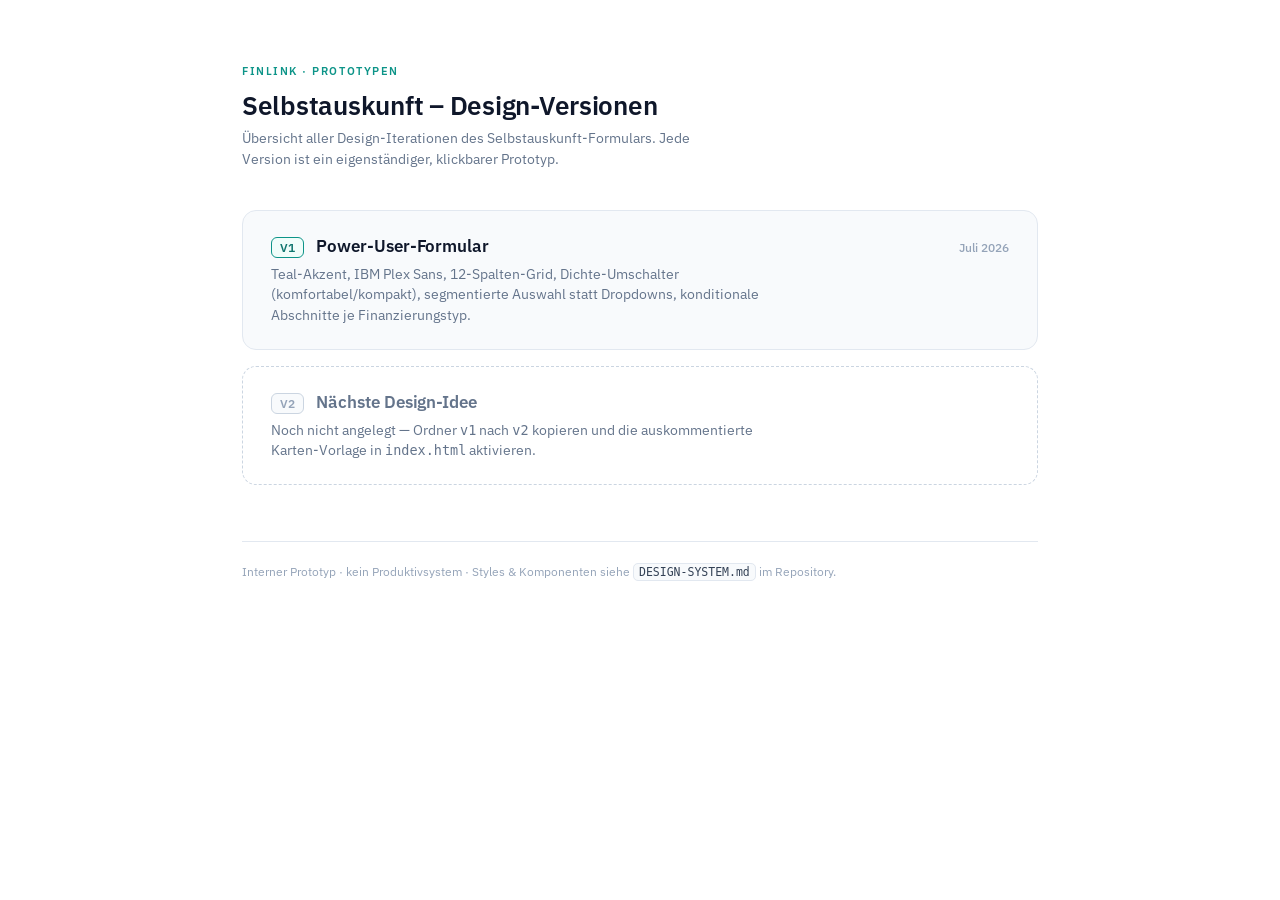
==== index.html @ 0d91a744 "Selbstauskunft prototype: version gallery + V1 Co-Authored-By: Claude Fable 5 <noreply@anthropic.com" ====
<!DOCTYPE html>
<html lang="de">
<head>
<meta charset="UTF-8">
<meta name="viewport" content="width=device-width, initial-scale=1.0">
<title>Selbstauskunft – Prototypen · FinLink</title>
<style>
  @import url('https://fonts.googleapis.com/css2?family=IBM+Plex+Sans:wght@400;500;600;700&display=swap');

  :root{
    --teal-700:#0f766e; --teal-600:#0d9488; --teal-500:#14b8a6;
    --teal-50:#f0fdfa; --teal-ring:rgba(13,148,136,.28);
    --ink:#0f172a; --ink-2:#334155; --muted:#64748b; --faint:#94a3b8;
    --line:#e2e8f0; --border:#cbd5e1; --surface:#f8fafc; --white:#fff;
  }
  *{box-sizing:border-box;}
  body{margin:0;font-family:'IBM Plex Sans',system-ui,sans-serif;color:var(--ink);background:#fff;-webkit-font-smoothing:antialiased;}
  .wrap{max-width:860px;margin:0 auto;padding:64px 32px 120px;}

  .eyebrow{font-size:11px;letter-spacing:.14em;text-transform:uppercase;color:var(--teal-600);font-weight:600;margin:0 0 10px;}
  h1{font-size:26px;font-weight:600;letter-spacing:-.01em;margin:0 0 6px;}
  .lede{font-size:14px;color:var(--muted);max-width:56ch;line-height:1.5;margin:0 0 40px;}

  .versions{display:flex;flex-direction:column;gap:16px;}

  .card{display:block;text-decoration:none;color:inherit;background:var(--surface);
        border:1px solid var(--line);border-radius:14px;padding:24px 28px;
        transition:border-color .12s, box-shadow .12s;}
  .card:hover{border-color:var(--teal-600);box-shadow:0 2px 10px rgba(15,23,42,.06);}
  .card:focus-visible{outline:none;border-color:var(--teal-500);box-shadow:0 0 0 3px var(--teal-ring);}

  .card-head{display:flex;align-items:baseline;gap:12px;margin-bottom:6px;}
  .vtag{font-size:12px;font-weight:600;color:var(--teal-700);background:var(--teal-50);
        border:1px solid var(--teal-600);border-radius:6px;padding:2px 8px;letter-spacing:.02em;}
  .card-head h2{font-size:17px;font-weight:600;color:var(--ink);margin:0;letter-spacing:-.005em;}
  .card-head .date{margin-left:auto;font-size:12px;color:var(--faint);font-weight:500;}
  .card p{font-size:13.5px;color:var(--muted);line-height:1.5;margin:0;max-width:64ch;}

  .placeholder{border-style:dashed;border-color:var(--border);background:var(--white);}
  .placeholder .vtag{color:var(--faint);background:var(--surface);border-color:var(--border);}
  .placeholder h2{color:var(--muted);}
  .placeholder:hover{border-color:var(--border);box-shadow:none;cursor:default;}

  .footer{margin-top:56px;padding-top:20px;border-top:1px solid var(--line);
          font-size:12px;color:var(--faint);line-height:1.6;}
  .footer code{font-family:ui-monospace,SFMono-Regular,Menlo,monospace;font-size:11.5px;
               background:var(--surface);border:1px solid var(--line);border-radius:5px;padding:1px 5px;color:var(--ink-2);}
</style>
</head>
<body>
<div class="wrap">
  <p class="eyebrow">FinLink · Prototypen</p>
  <h1>Selbstauskunft – Design-Versionen</h1>
  <p class="lede">Übersicht aller Design-Iterationen des Selbstauskunft-Formulars.
     Jede Version ist ein eigenständiger, klickbarer Prototyp.</p>

  <div class="versions">

    <a class="card" href="v1/">
      <div class="card-head">
        <span class="vtag">V1</span>
        <h2>Power-User-Formular</h2>
        <span class="date">Juli 2026</span>
      </div>
      <p>Teal-Akzent, IBM Plex Sans, 12-Spalten-Grid, Dichte-Umschalter (komfortabel/kompakt),
         segmentierte Auswahl statt Dropdowns, konditionale Abschnitte je Finanzierungstyp.</p>
    </a>

    <!-- ==================================================================
         Neue Version hinzufügen:
         1. Ordner duplizieren:  cp -r v1 v2
         2. Design in v2/index.html anpassen
         3. Diese Vorlage kopieren, einkommentieren und Texte anpassen:

    <a class="card" href="v2/">
      <div class="card-head">
        <span class="vtag">V2</span>
        <h2>Titel der Design-Idee</h2>
        <span class="date">Monat 2026</span>
      </div>
      <p>Kurze Beschreibung: Was ist an dieser Version anders?</p>
    </a>
    =================================================================== -->

    <div class="card placeholder">
      <div class="card-head">
        <span class="vtag">V2</span>
        <h2>Nächste Design-Idee</h2>
      </div>
      <p>Noch nicht angelegt — Ordner <code>v1</code> nach <code>v2</code> kopieren und die
         auskommentierte Karten-Vorlage in <code>index.html</code> aktivieren.</p>
    </div>

  </div>

  <div class="footer">
    Interner Prototyp · kein Produktivsystem · Styles &amp; Komponenten siehe
    <code>DESIGN-SYSTEM.md</code> im Repository.
  </div>
</div>
</body>
</html>
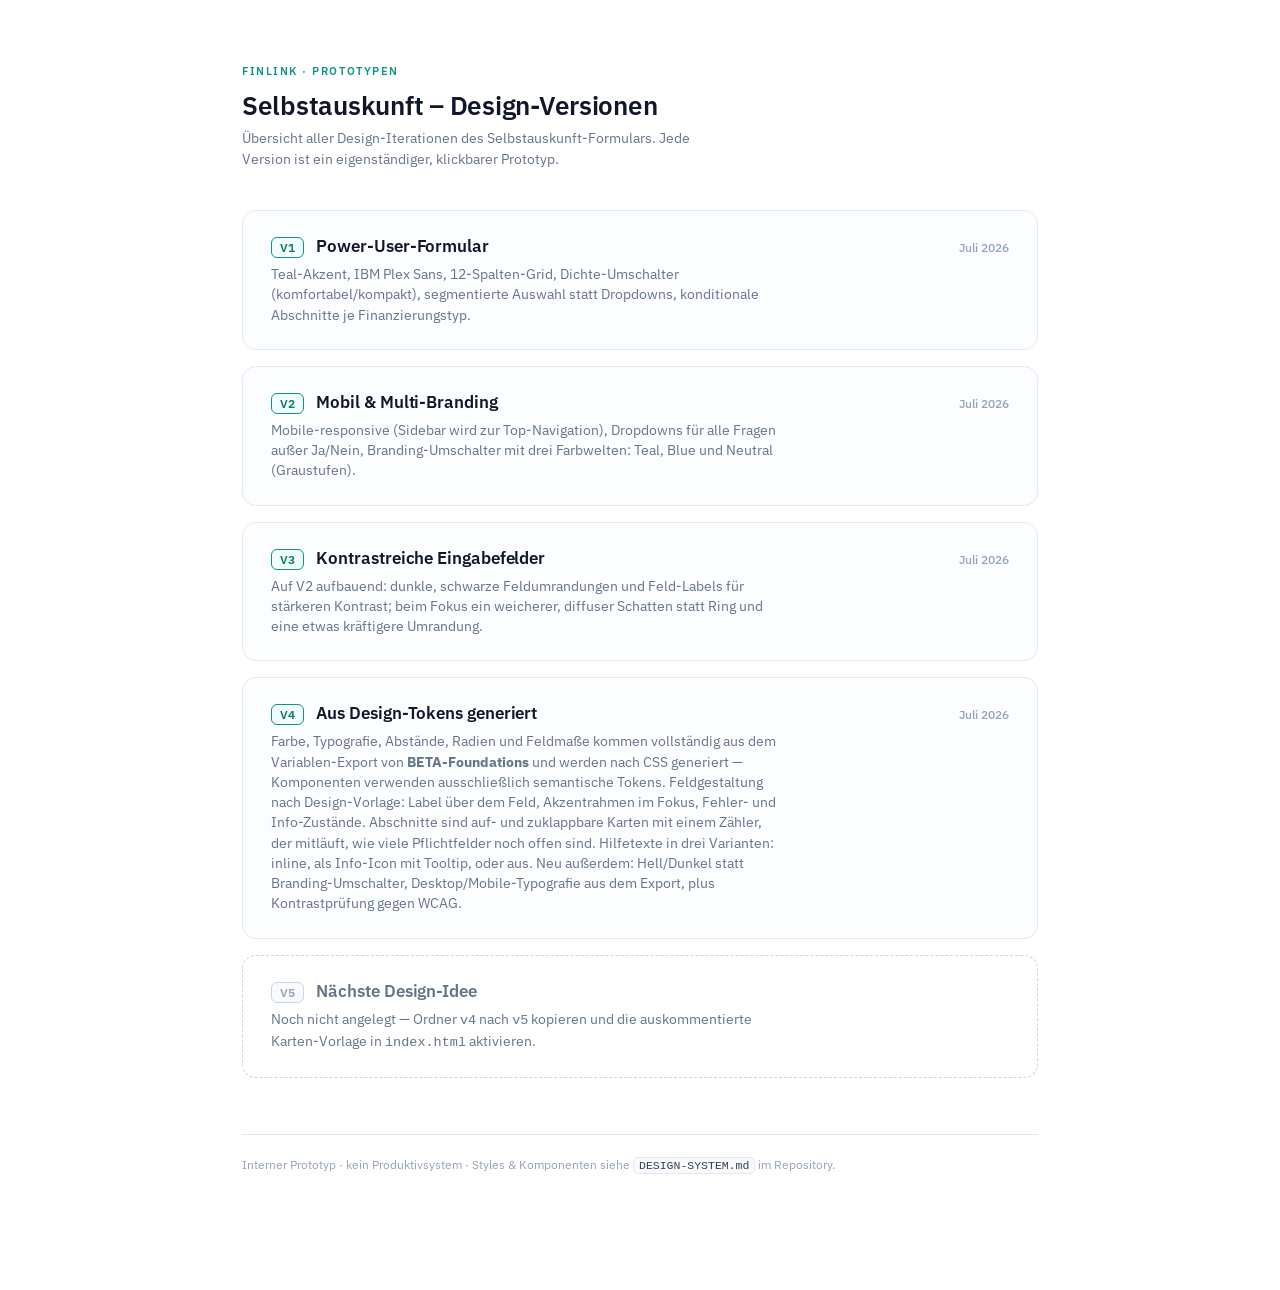
==== commit 169815fc: "lll lll" ====
--- a/index.html
+++ b/index.html
@@ -11,7 +11,7 @@
     --teal-700:#0f766e; --teal-600:#0d9488; --teal-500:#14b8a6;
     --teal-50:#f0fdfa; --teal-ring:rgba(13,148,136,.28);
     --ink:#0f172a; --ink-2:#334155; --muted:#64748b; --faint:#94a3b8;
-    --line:#e2e8f0; --border:#cbd5e1; --surface:#f8fafc; --white:#fff;
+    --line:#e2e8f0; --border:#cbd5e1; --surface:#f8fafc; --card:#fcfdfe; --white:#fff;
   }
   *{box-sizing:border-box;}
   body{margin:0;font-family:'IBM Plex Sans',system-ui,sans-serif;color:var(--ink);background:#fff;-webkit-font-smoothing:antialiased;}
@@ -23,7 +23,7 @@
 
   .versions{display:flex;flex-direction:column;gap:16px;}
 
-  .card{display:block;text-decoration:none;color:inherit;background:var(--surface);
+  .card{display:block;text-decoration:none;color:inherit;background:var(--card);
         border:1px solid var(--line);border-radius:14px;padding:24px 28px;
         transition:border-color .12s, box-shadow .12s;}
   .card:hover{border-color:var(--teal-600);box-shadow:0 2px 10px rgba(15,23,42,.06);}
@@ -56,7 +56,7 @@
 
   <div class="versions">
 
-    <a class="card" href="v1/">
+    <a class="card" href="v1/index.html">
       <div class="card-head">
         <span class="vtag">V1</span>
         <h2>Power-User-Formular</h2>
@@ -68,13 +68,13 @@
 
     <!-- ==================================================================
          Neue Version hinzufügen:
-         1. Ordner duplizieren:  cp -r v1 v2
-         2. Design in v2/index.html anpassen
+         1. Ordner duplizieren:  cp -r v2 v3
+         2. Design in v3/index.html anpassen
          3. Diese Vorlage kopieren, einkommentieren und Texte anpassen:
 
-    <a class="card" href="v2/">
+    <a class="card" href="v3/index.html">
       <div class="card-head">
-        <span class="vtag">V2</span>
+        <span class="vtag">V3</span>
         <h2>Titel der Design-Idee</h2>
         <span class="date">Monat 2026</span>
       </div>
@@ -82,12 +82,50 @@
     </a>
     =================================================================== -->
 
+    <a class="card" href="v2/index.html">
+      <div class="card-head">
+        <span class="vtag">V2</span>
+        <h2>Mobil &amp; Multi-Branding</h2>
+        <span class="date">Juli 2026</span>
+      </div>
+      <p>Mobile-responsive (Sidebar wird zur Top-Navigation), Dropdowns für alle Fragen außer
+         Ja/Nein, Branding-Umschalter mit drei Farbwelten: Teal, Blue und Neutral (Graustufen).</p>
+    </a>
+
+    <a class="card" href="v3/index.html">
+      <div class="card-head">
+        <span class="vtag">V3</span>
+        <h2>Kontrastreiche Eingabefelder</h2>
+        <span class="date">Juli 2026</span>
+      </div>
+      <p>Auf V2 aufbauend: dunkle, schwarze Feldumrandungen und Feld-Labels für stärkeren
+         Kontrast; beim Fokus ein weicherer, diffuser Schatten statt Ring und eine etwas
+         kräftigere Umrandung.</p>
+    </a>
+
+    <a class="card" href="v4/index.html">
+      <div class="card-head">
+        <span class="vtag">V4</span>
+        <h2>Aus Design-Tokens generiert</h2>
+        <span class="date">Juli 2026</span>
+      </div>
+      <p>Farbe, Typografie, Abstände, Radien und Feldmaße kommen vollständig aus dem
+         Variablen-Export von <strong>BETA-Foundations</strong> und werden nach CSS generiert —
+         Komponenten verwenden ausschließlich semantische Tokens. Feldgestaltung nach
+         Design-Vorlage: Label über dem Feld, Akzentrahmen im Fokus, Fehler- und
+         Info-Zustände. Abschnitte sind auf- und zuklappbare Karten mit einem Zähler,
+         der mitläuft, wie viele Pflichtfelder noch offen sind. Hilfetexte in drei
+         Varianten: inline, als Info-Icon mit Tooltip, oder aus. Neu außerdem:
+         Hell/Dunkel statt Branding-Umschalter, Desktop/Mobile-Typografie aus dem
+         Export, plus Kontrastprüfung gegen WCAG.</p>
+    </a>
+
     <div class="card placeholder">
       <div class="card-head">
-        <span class="vtag">V2</span>
+        <span class="vtag">V5</span>
         <h2>Nächste Design-Idee</h2>
       </div>
-      <p>Noch nicht angelegt — Ordner <code>v1</code> nach <code>v2</code> kopieren und die
+      <p>Noch nicht angelegt — Ordner <code>v4</code> nach <code>v5</code> kopieren und die
          auskommentierte Karten-Vorlage in <code>index.html</code> aktivieren.</p>
     </div>
 
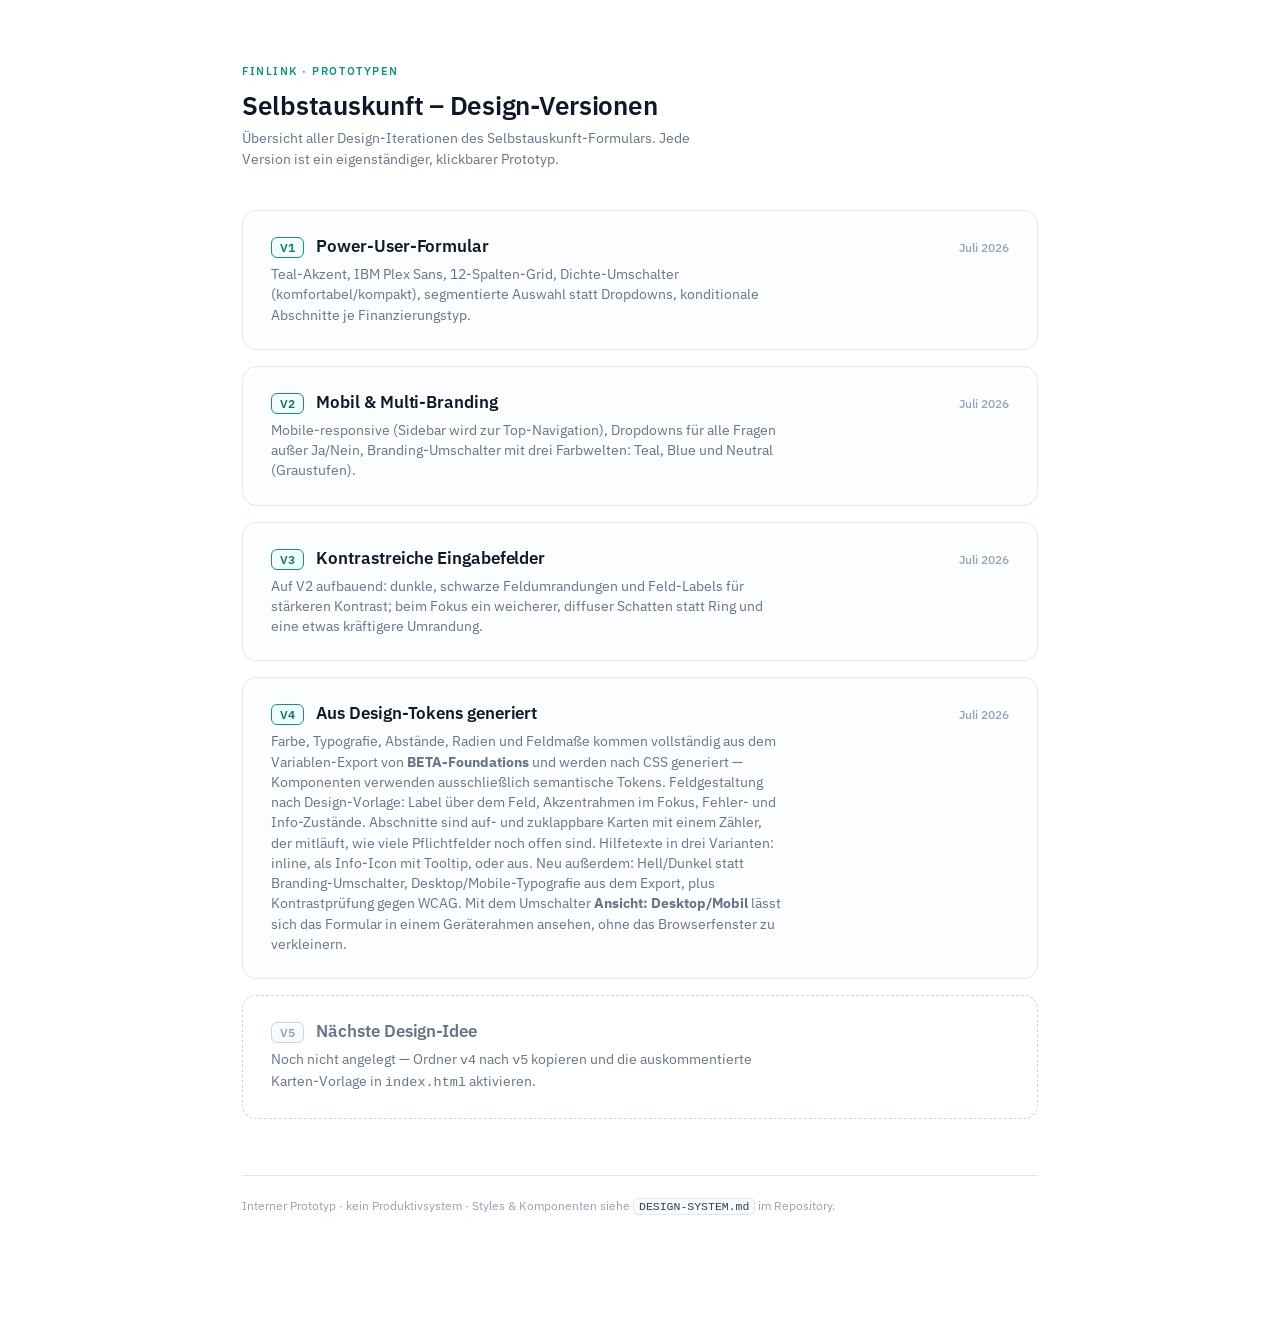
==== commit a7a759bd: "k k" ====
--- a/index.html
+++ b/index.html
@@ -117,7 +117,9 @@
          der mitläuft, wie viele Pflichtfelder noch offen sind. Hilfetexte in drei
          Varianten: inline, als Info-Icon mit Tooltip, oder aus. Neu außerdem:
          Hell/Dunkel statt Branding-Umschalter, Desktop/Mobile-Typografie aus dem
-         Export, plus Kontrastprüfung gegen WCAG.</p>
+         Export, plus Kontrastprüfung gegen WCAG. Mit dem Umschalter
+         <strong>Ansicht: Desktop/Mobil</strong> lässt sich das Formular in einem
+         Geräterahmen ansehen, ohne das Browserfenster zu verkleinern.</p>
     </a>
 
     <div class="card placeholder">
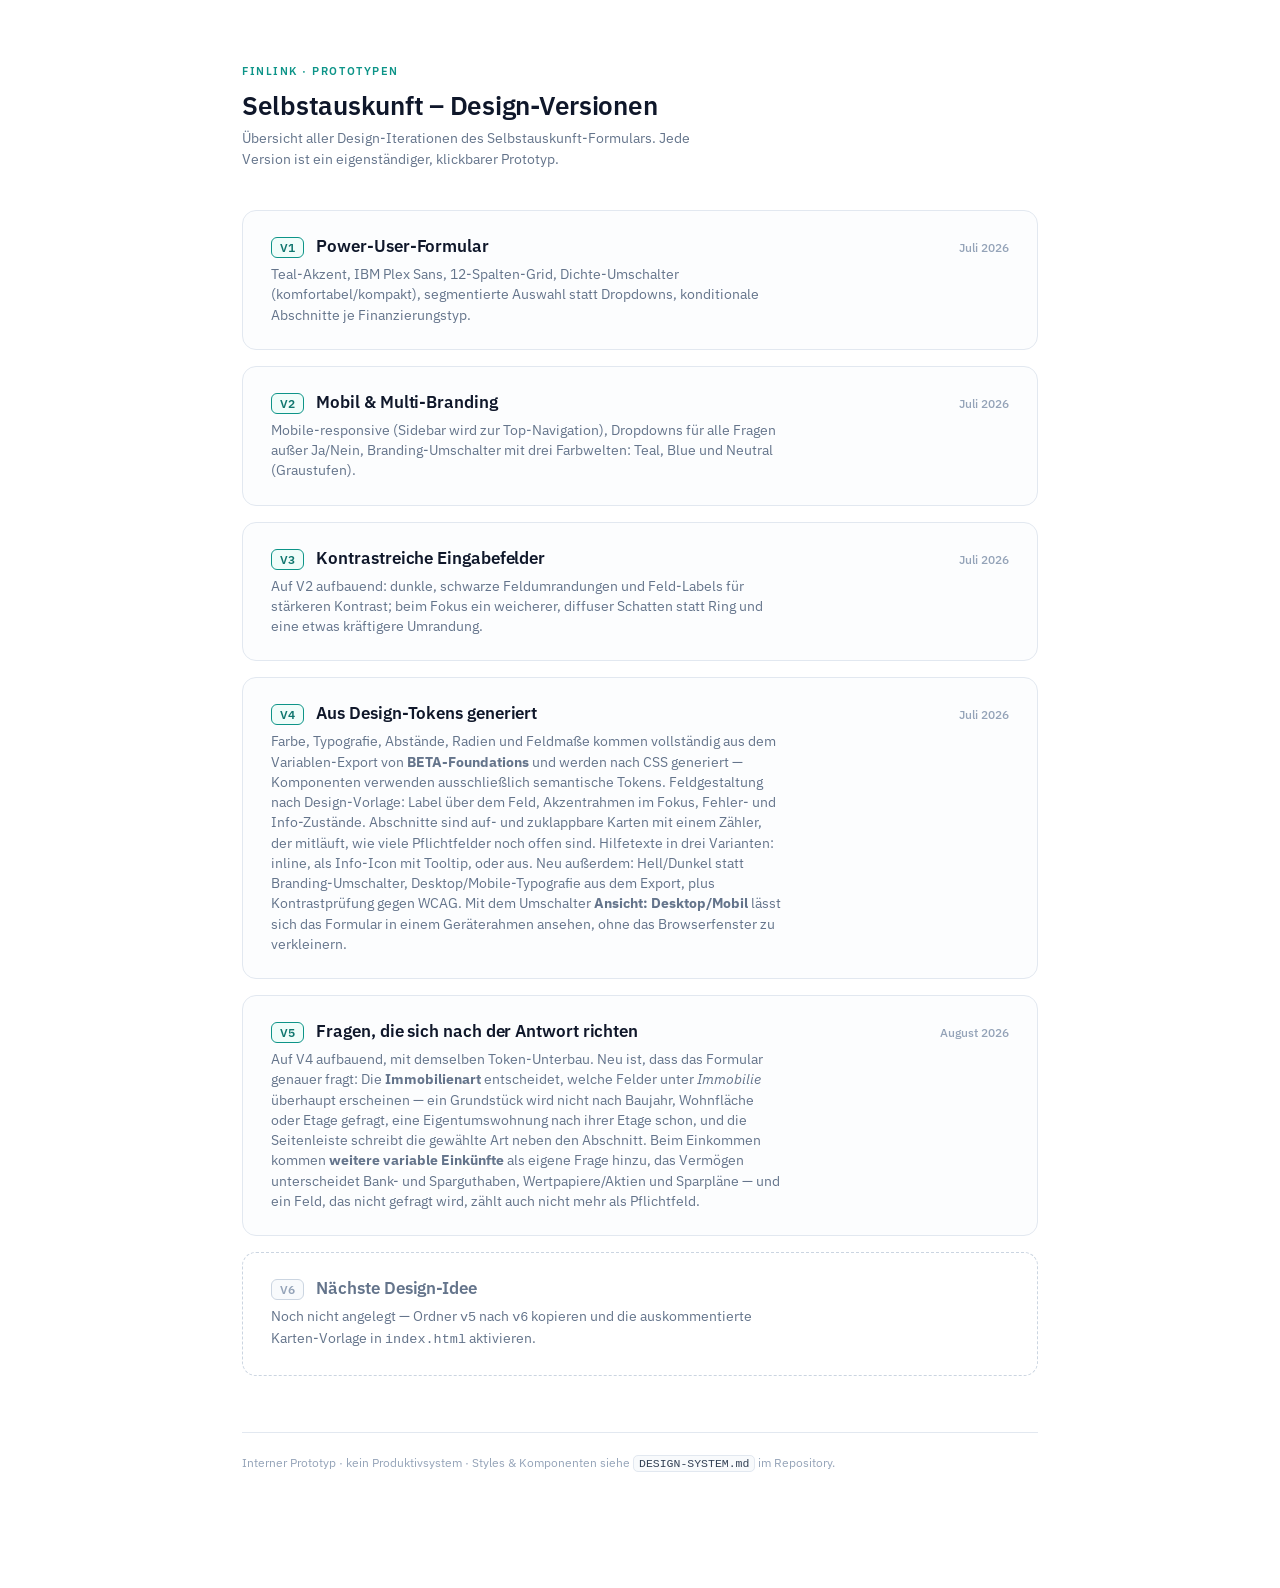
==== commit 72473773: "V5 als eigene Version veröffentlichen Ordner "V5- Final" nach v5 umbenannt, damit die URL zur Konven" ====
--- a/index.html
+++ b/index.html
@@ -122,12 +122,28 @@
          Geräterahmen ansehen, ohne das Browserfenster zu verkleinern.</p>
     </a>
 
+    <a class="card" href="v5/index.html">
+      <div class="card-head">
+        <span class="vtag">V5</span>
+        <h2>Fragen, die sich nach der Antwort richten</h2>
+        <span class="date">August 2026</span>
+      </div>
+      <p>Auf V4 aufbauend, mit demselben Token-Unterbau. Neu ist, dass das Formular genauer
+         fragt: Die <strong>Immobilienart</strong> entscheidet, welche Felder unter
+         <em>Immobilie</em> überhaupt erscheinen — ein Grundstück wird nicht nach Baujahr,
+         Wohnfläche oder Etage gefragt, eine Eigentumswohnung nach ihrer Etage schon, und die
+         Seitenleiste schreibt die gewählte Art neben den Abschnitt. Beim Einkommen kommen
+         <strong>weitere variable Einkünfte</strong> als eigene Frage hinzu, das Vermögen
+         unterscheidet Bank- und Sparguthaben, Wertpapiere/Aktien und Sparpläne — und ein
+         Feld, das nicht gefragt wird, zählt auch nicht mehr als Pflichtfeld.</p>
+    </a>
+
     <div class="card placeholder">
       <div class="card-head">
-        <span class="vtag">V5</span>
+        <span class="vtag">V6</span>
         <h2>Nächste Design-Idee</h2>
       </div>
-      <p>Noch nicht angelegt — Ordner <code>v4</code> nach <code>v5</code> kopieren und die
+      <p>Noch nicht angelegt — Ordner <code>v5</code> nach <code>v6</code> kopieren und die
          auskommentierte Karten-Vorlage in <code>index.html</code> aktivieren.</p>
     </div>
 
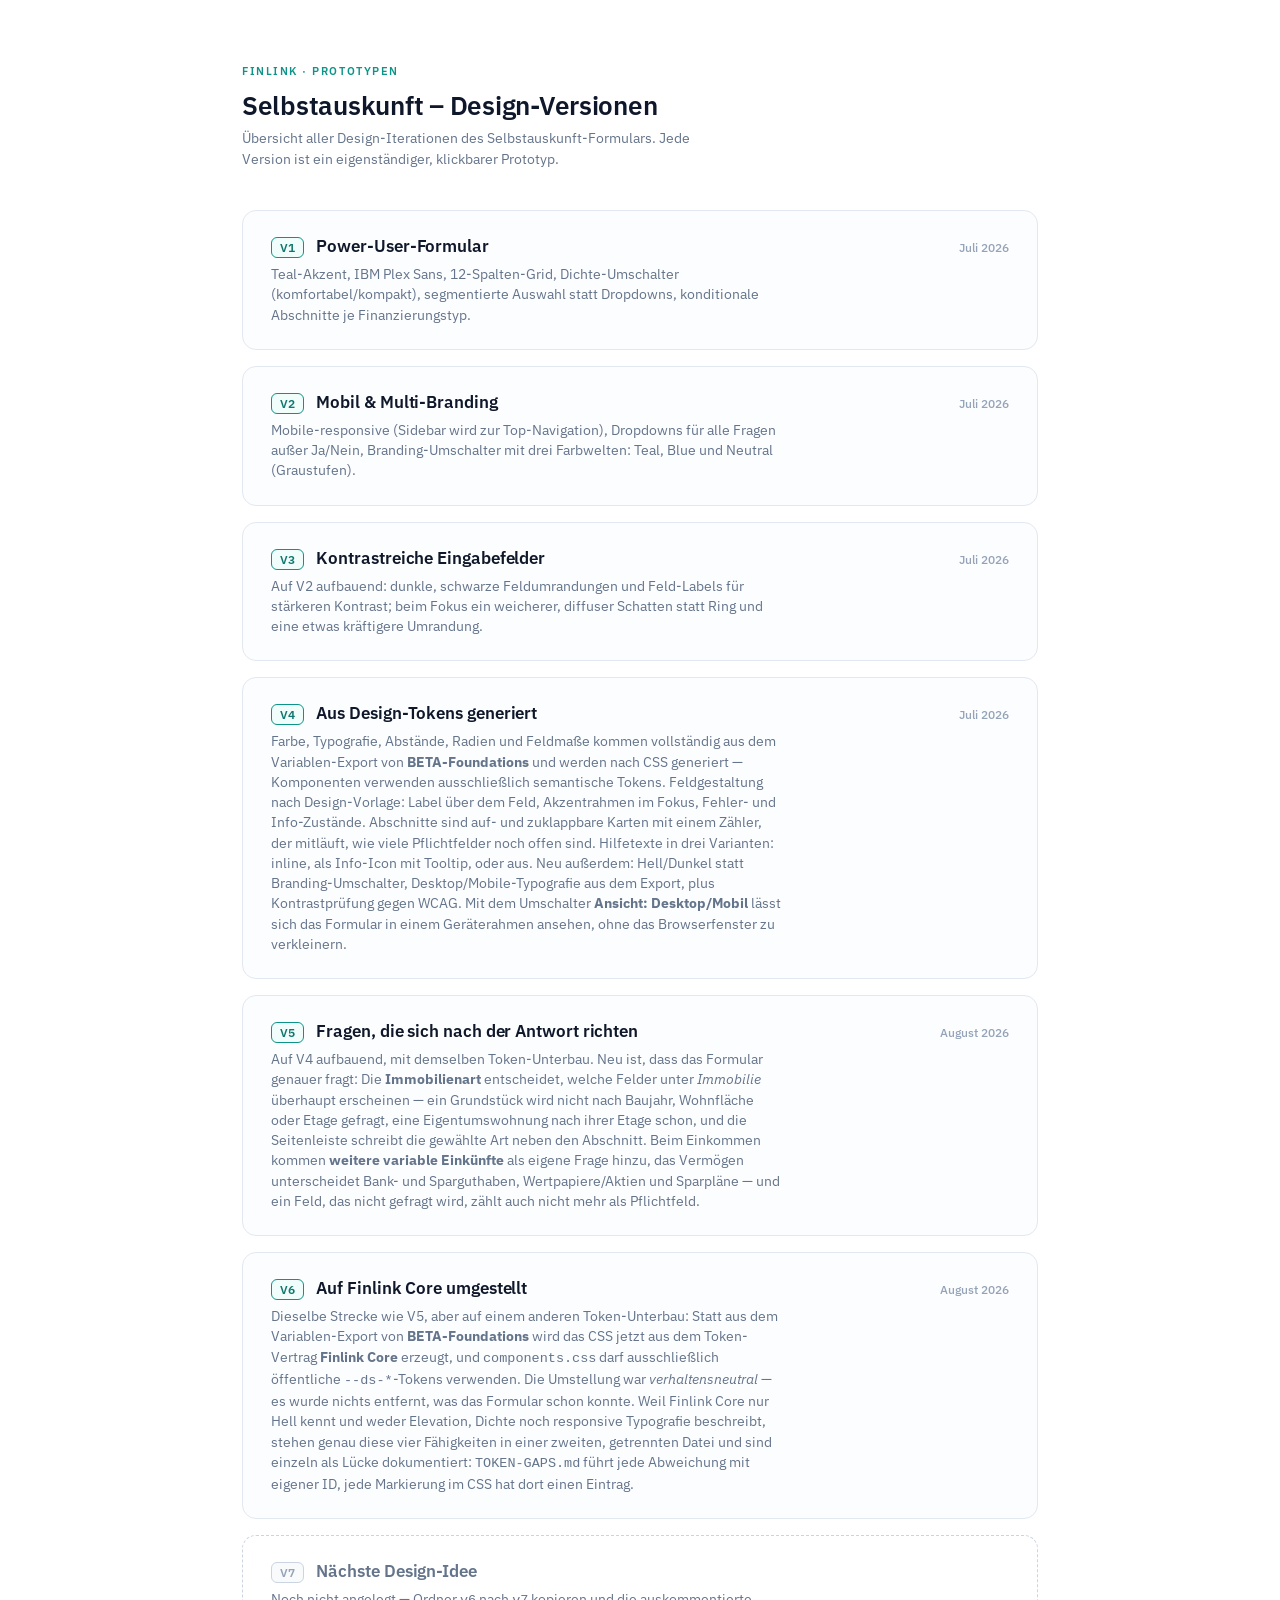
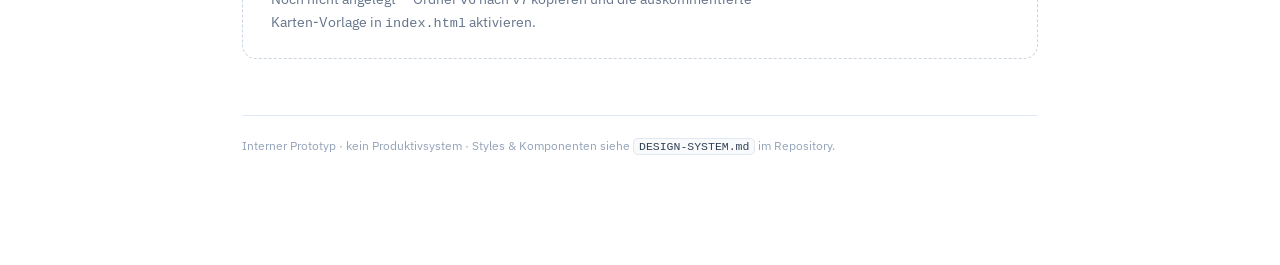
==== commit f61cb753: "1 1" ====
--- a/index.html
+++ b/index.html
@@ -138,12 +138,30 @@
          Feld, das nicht gefragt wird, zählt auch nicht mehr als Pflichtfeld.</p>
     </a>
 
+    <a class="card" href="v6/index.html">
+      <div class="card-head">
+        <span class="vtag">V6</span>
+        <h2>Auf Finlink Core umgestellt</h2>
+        <span class="date">August 2026</span>
+      </div>
+      <p>Dieselbe Strecke wie V5, aber auf einem anderen Token-Unterbau: Statt aus dem
+         Variablen-Export von <strong>BETA-Foundations</strong> wird das CSS jetzt aus dem
+         Token-Vertrag <strong>Finlink Core</strong> erzeugt, und <code>components.css</code>
+         darf ausschließlich öffentliche <code>--ds-*</code>-Tokens verwenden. Die Umstellung
+         war <em>verhaltensneutral</em> — es wurde nichts entfernt, was das Formular schon
+         konnte. Weil Finlink Core nur Hell kennt und weder Elevation, Dichte noch
+         responsive Typografie beschreibt, stehen genau diese vier Fähigkeiten in einer
+         zweiten, getrennten Datei und sind einzeln als Lücke dokumentiert:
+         <code>TOKEN-GAPS.md</code> führt jede Abweichung mit eigener ID, jede Markierung
+         im CSS hat dort einen Eintrag.</p>
+    </a>
+
     <div class="card placeholder">
       <div class="card-head">
-        <span class="vtag">V6</span>
+        <span class="vtag">V7</span>
         <h2>Nächste Design-Idee</h2>
       </div>
-      <p>Noch nicht angelegt — Ordner <code>v5</code> nach <code>v6</code> kopieren und die
+      <p>Noch nicht angelegt — Ordner <code>v6</code> nach <code>v7</code> kopieren und die
          auskommentierte Karten-Vorlage in <code>index.html</code> aktivieren.</p>
     </div>
 
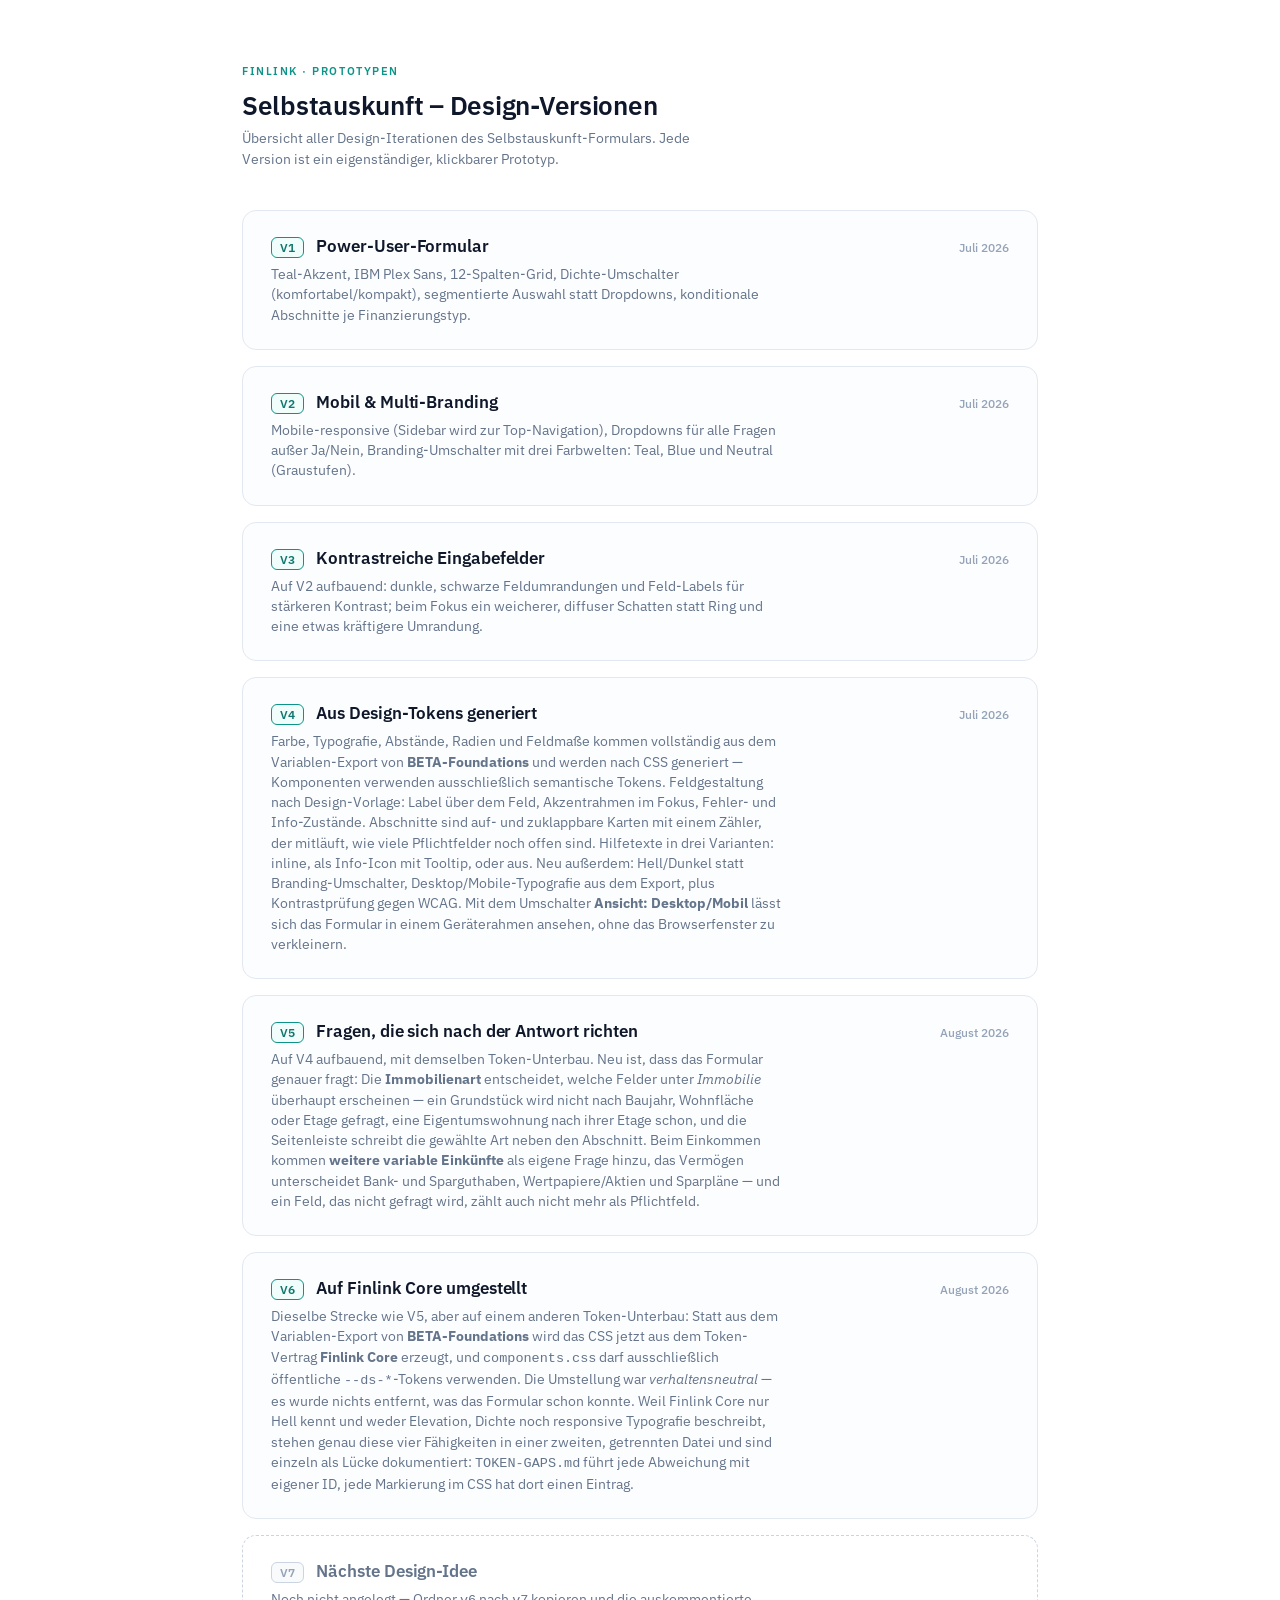
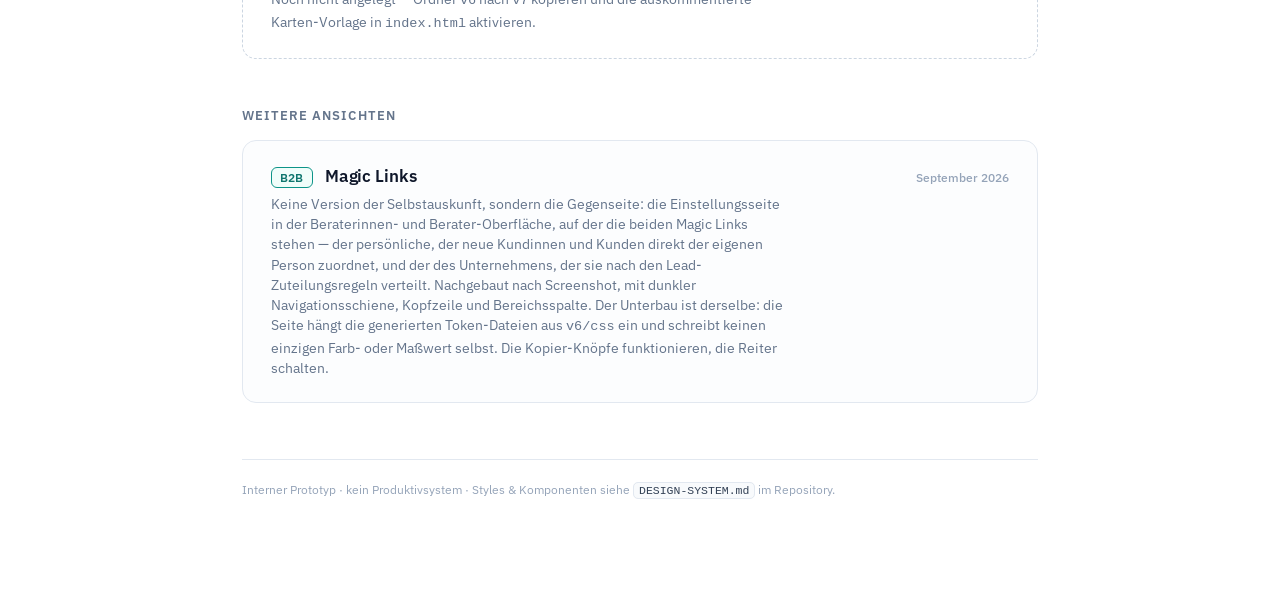
==== commit 5ffc93c6: "1 1" ====
--- a/index.html
+++ b/index.html
@@ -40,6 +40,9 @@
   .placeholder .vtag{color:var(--faint);background:var(--surface);border-color:var(--border);}
   .placeholder h2{color:var(--muted);}
   .placeholder:hover{border-color:var(--border);box-shadow:none;cursor:default;}
+
+  .group-title{font-size:13px;font-weight:600;letter-spacing:.08em;text-transform:uppercase;
+               color:var(--muted);margin:48px 0 16px;}
 
   .footer{margin-top:56px;padding-top:20px;border-top:1px solid var(--line);
           font-size:12px;color:var(--faint);line-height:1.6;}
@@ -167,6 +170,29 @@
 
   </div>
 
+  <h2 class="group-title">Weitere Ansichten</h2>
+
+  <div class="versions">
+
+    <a class="card" href="magic-links.html">
+      <div class="card-head">
+        <span class="vtag">B2B</span>
+        <h2>Magic Links</h2>
+        <span class="date">September 2026</span>
+      </div>
+      <p>Keine Version der Selbstauskunft, sondern die Gegenseite: die Einstellungsseite
+         in der Beraterinnen- und Berater-Oberfläche, auf der die beiden Magic Links
+         stehen — der persönliche, der neue Kundinnen und Kunden direkt der eigenen
+         Person zuordnet, und der des Unternehmens, der sie nach den
+         Lead-Zuteilungsregeln verteilt. Nachgebaut nach Screenshot, mit dunkler
+         Navigationsschiene, Kopfzeile und Bereichsspalte. Der Unterbau ist derselbe:
+         die Seite hängt die generierten Token-Dateien aus <code>v6/css</code> ein und
+         schreibt keinen einzigen Farb- oder Maßwert selbst. Die Kopier-Knöpfe
+         funktionieren, die Reiter schalten.</p>
+    </a>
+
+  </div>
+
   <div class="footer">
     Interner Prototyp · kein Produktivsystem · Styles &amp; Komponenten siehe
     <code>DESIGN-SYSTEM.md</code> im Repository.
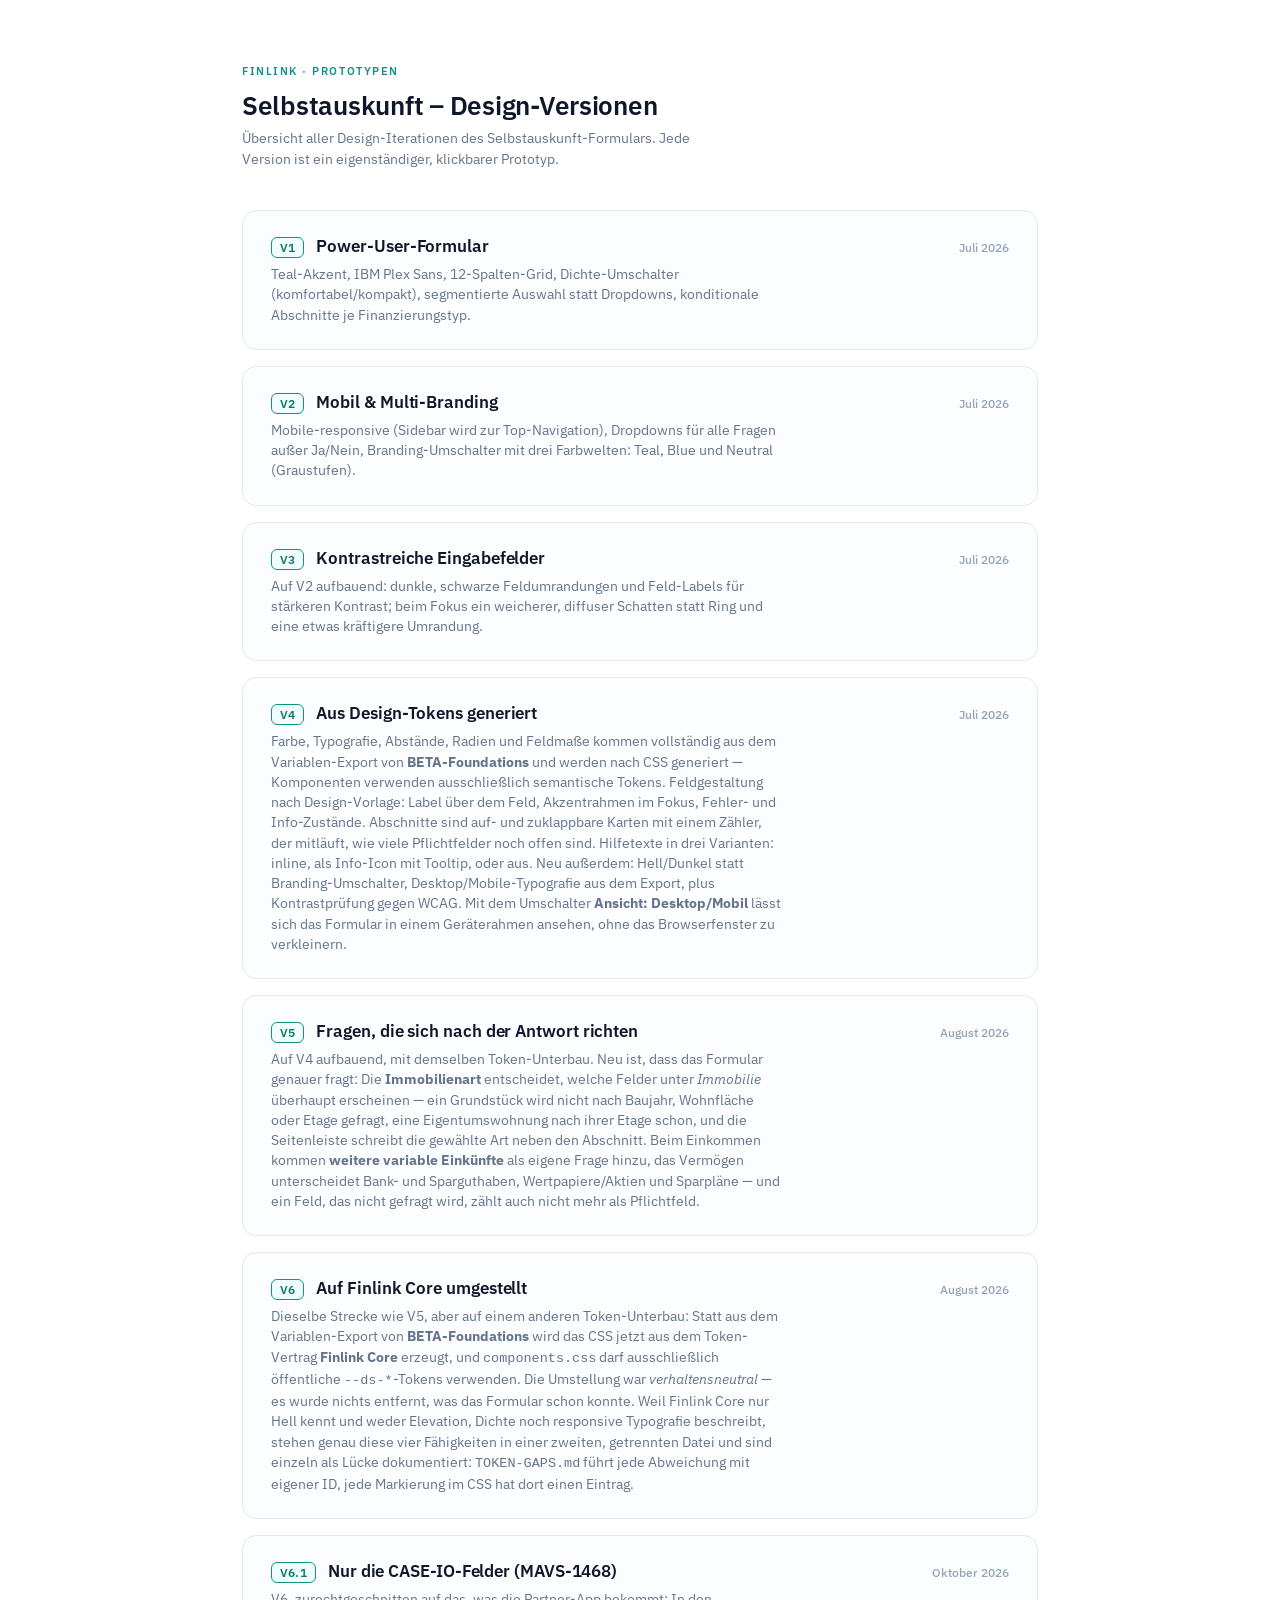
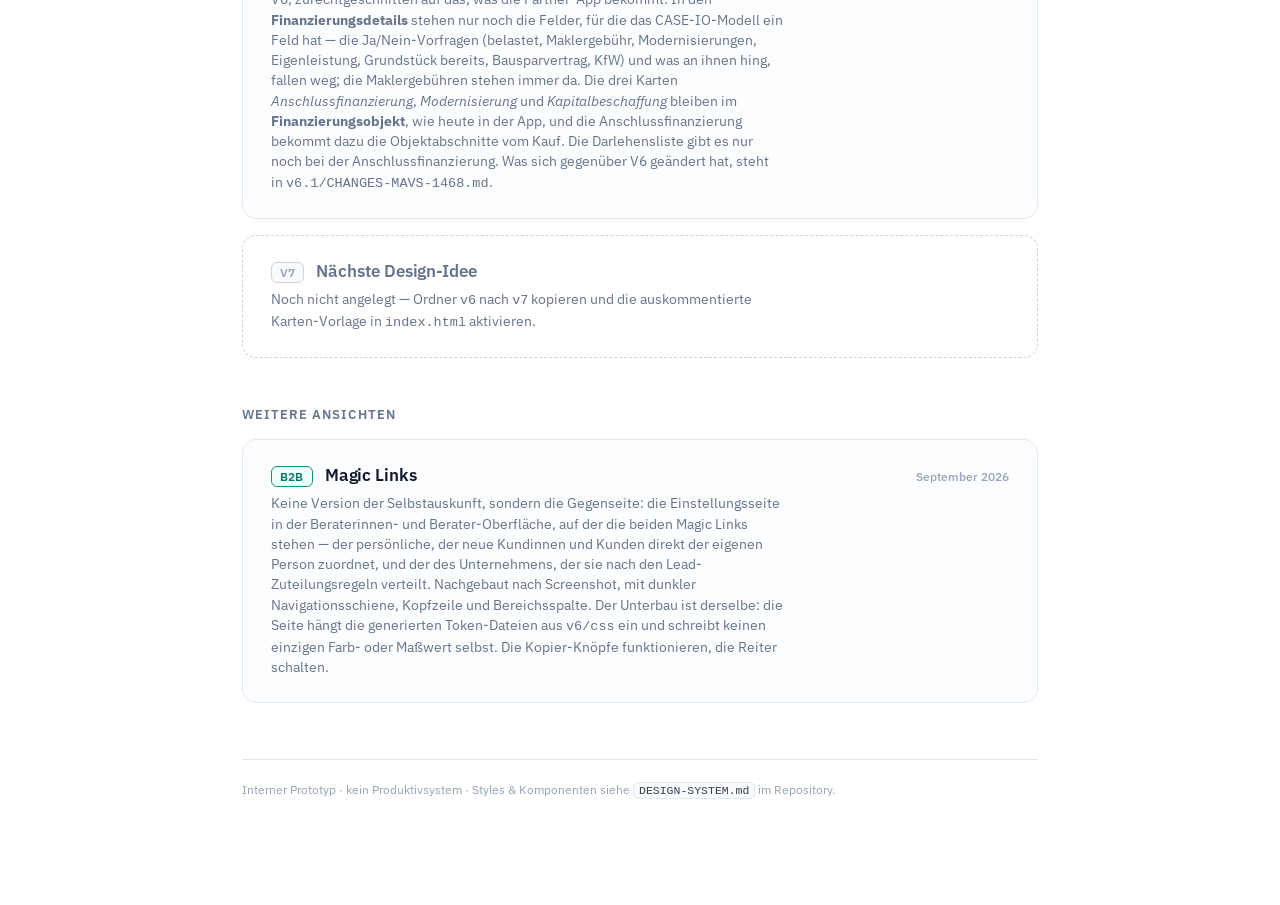
==== commit 012d9299: "new fields according to ticket new fields according to ticket" ====
--- a/index.html
+++ b/index.html
@@ -4,6 +4,9 @@
 <meta charset="UTF-8">
 <meta name="viewport" content="width=device-width, initial-scale=1.0">
 <title>Selbstauskunft – Prototypen · FinLink</title>
+<!-- Vier Kacheln: diese Seite ist das Verzeichnis der Prototypen, nicht einer
+     von ihnen. Gleiche Kachel und Farbe wie die anderen beiden Einstiege. -->
+<link rel="icon" type="image/svg+xml" href="data:image/svg+xml,%3Csvg%20xmlns%3D%22http%3A%2F%2Fwww.w3.org%2F2000%2Fsvg%22%20viewBox%3D%220%200%2016%2016%22%3E%3Crect%20width%3D%2216%22%20height%3D%2216%22%20rx%3D%223.5%22%20fill%3D%22%2300796B%22%2F%3E%3Cg%20fill%3D%22%23fff%22%3E%3Crect%20x%3D%223.4%22%20y%3D%223.4%22%20width%3D%224.2%22%20height%3D%224.2%22%20rx%3D%221.2%22%2F%3E%3Crect%20x%3D%228.4%22%20y%3D%223.4%22%20width%3D%224.2%22%20height%3D%224.2%22%20rx%3D%221.2%22%2F%3E%3Crect%20x%3D%223.4%22%20y%3D%228.4%22%20width%3D%224.2%22%20height%3D%224.2%22%20rx%3D%221.2%22%2F%3E%3Crect%20x%3D%228.4%22%20y%3D%228.4%22%20width%3D%224.2%22%20height%3D%224.2%22%20rx%3D%221.2%22%2F%3E%3C%2Fg%3E%3C%2Fsvg%3E">
 <style>
   @import url('https://fonts.googleapis.com/css2?family=IBM+Plex+Sans:wght@400;500;600;700&display=swap');
 
@@ -159,6 +162,24 @@
          im CSS hat dort einen Eintrag.</p>
     </a>
 
+    <a class="card" href="v6.1/index.html">
+      <div class="card-head">
+        <span class="vtag">V6.1</span>
+        <h2>Nur die CASE-IO-Felder (MAVS-1468)</h2>
+        <span class="date">Oktober 2026</span>
+      </div>
+      <p>V6, zurechtgeschnitten auf das, was die Partner-App bekommt: In den
+         <strong>Finanzierungsdetails</strong> stehen nur noch die Felder, für die das
+         CASE-IO-Modell ein Feld hat — die Ja/Nein-Vorfragen (belastet, Maklergebühr,
+         Modernisierungen, Eigenleistung, Grundstück bereits, Bausparvertrag, KfW) und was
+         an ihnen hing, fallen weg; die Maklergebühren stehen immer da. Die drei Karten
+         <em>Anschlussfinanzierung</em>, <em>Modernisierung</em> und
+         <em>Kapitalbeschaffung</em> bleiben im <strong>Finanzierungsobjekt</strong>, wie
+         heute in der App, und die Anschlussfinanzierung bekommt dazu die Objektabschnitte
+         vom Kauf. Die Darlehensliste gibt es nur noch bei der Anschlussfinanzierung.
+         Was sich gegenüber V6 geändert hat, steht in <code>v6.1/CHANGES-MAVS-1468.md</code>.</p>
+    </a>
+
     <div class="card placeholder">
       <div class="card-head">
         <span class="vtag">V7</span>
